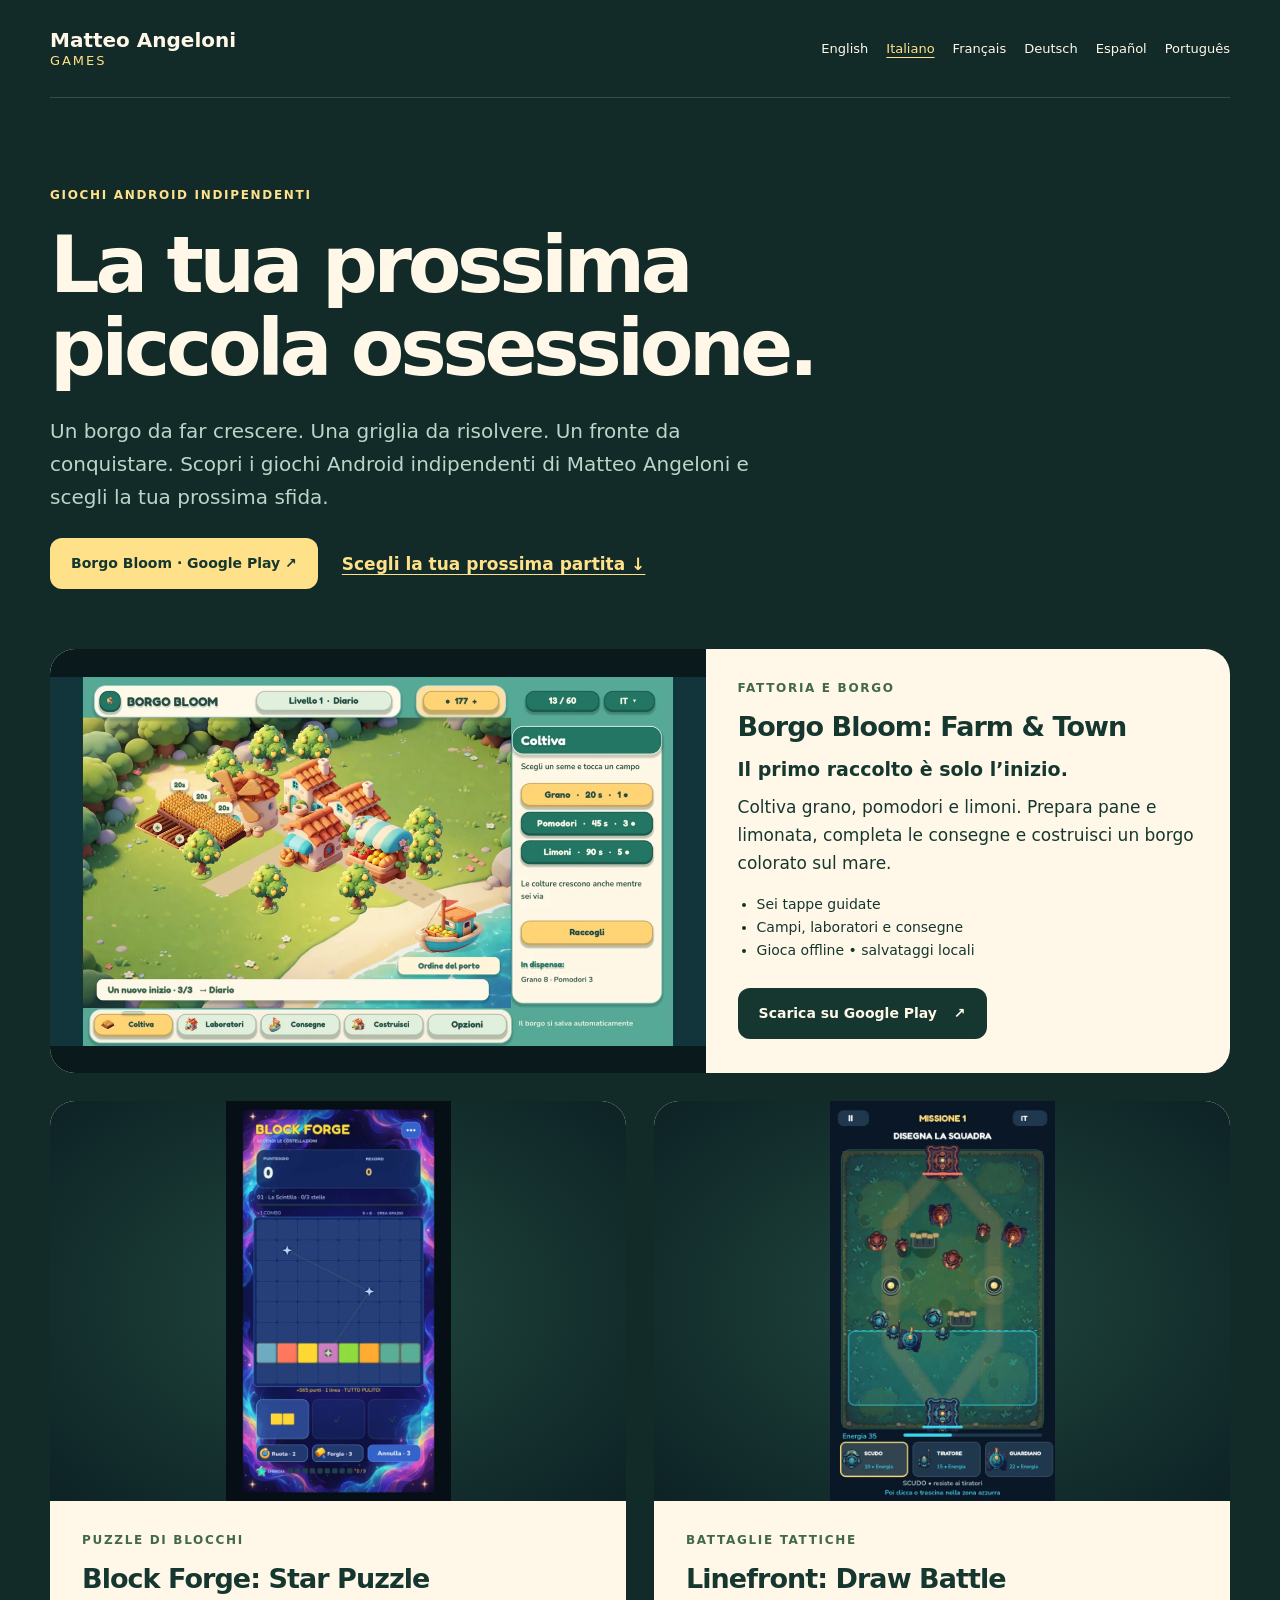
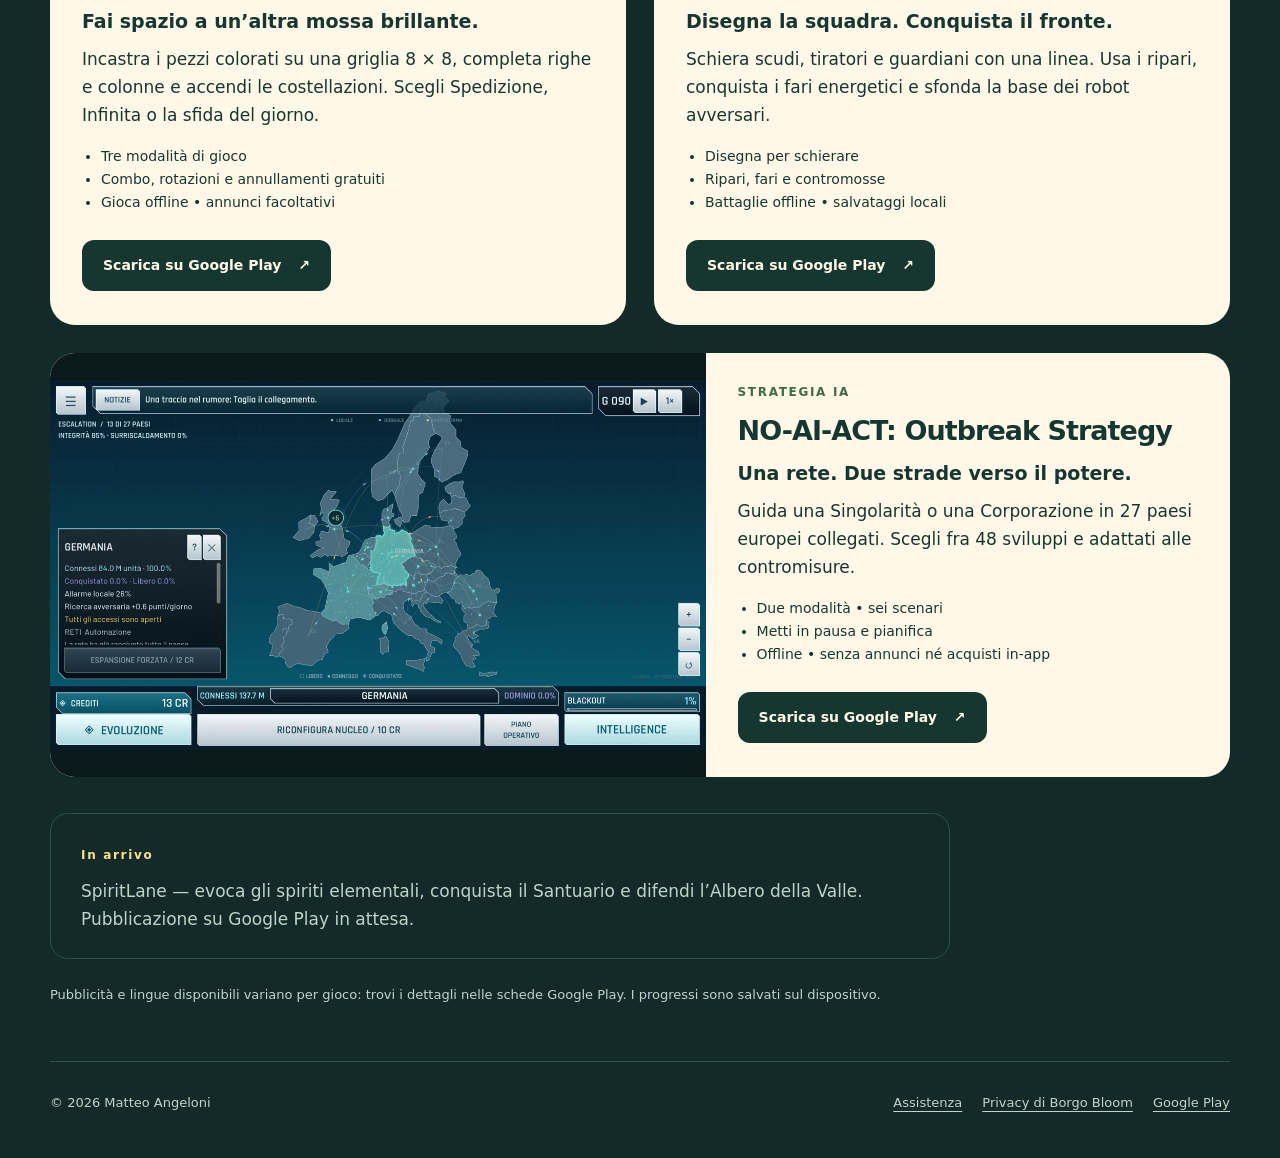
==== it/index.html @ 9cc43388 "Add localized game discovery pages and tracked Play links" ====
<!doctype html>
<html lang="it"><head><meta charset="utf-8"><meta name="viewport" content="width=device-width,initial-scale=1"><title>Giochi Android di Matteo Angeloni | Fattoria, puzzle e strategia</title><meta name="description" content="Un borgo da far crescere. Una griglia da risolvere. Un fronte da conquistare. Scopri i giochi Android indipendenti di Matteo Angeloni e scegli la tua prossima sfida."><link rel="canonical" href="https://matteoangeloni-jpeg.github.io/it/"><link rel="alternate" hreflang="en" href="https://matteoangeloni-jpeg.github.io/"><link rel="alternate" hreflang="it" href="https://matteoangeloni-jpeg.github.io/it/"><link rel="alternate" hreflang="fr" href="https://matteoangeloni-jpeg.github.io/fr/"><link rel="alternate" hreflang="de" href="https://matteoangeloni-jpeg.github.io/de/"><link rel="alternate" hreflang="es" href="https://matteoangeloni-jpeg.github.io/es/"><link rel="alternate" hreflang="pt" href="https://matteoangeloni-jpeg.github.io/pt/"><link rel="alternate" hreflang="x-default" href="https://matteoangeloni-jpeg.github.io/"><meta name="theme-color" content="#122b28"><meta property="og:type" content="website"><meta property="og:title" content="Giochi Android di Matteo Angeloni | Fattoria, puzzle e strategia"><meta property="og:description" content="Un borgo da far crescere. Una griglia da risolvere. Un fronte da conquistare. Scopri i giochi Android indipendenti di Matteo Angeloni e scegli la tua prossima sfida."><meta property="og:url" content="https://matteoangeloni-jpeg.github.io/it/"><meta property="og:image" content="https://matteoangeloni-jpeg.github.io/assets/borgo-it.webp"><meta name="twitter:card" content="summary_large_image"><link rel="stylesheet" href="/style.css"><script type="application/ld+json">{"@context": "https://schema.org", "@type": "CollectionPage", "name": "Giochi Android di Matteo Angeloni | Fattoria, puzzle e strategia", "url": "https://matteoangeloni-jpeg.github.io/it/", "inLanguage": "it", "mainEntity": {"@type": "ItemList", "itemListElement": [{"@type": "ListItem", "position": 1, "item": {"@type": "VideoGame", "name": "Borgo Bloom: Farm & Town", "url": "https://play.google.com/store/apps/details?id=eu.borgobloom.game", "description": "Coltiva grano, pomodori e limoni. Prepara pane e limonata, completa le consegne e costruisci un borgo colorato sul mare.", "gamePlatform": "Android", "operatingSystem": "Android", "image": "https://matteoangeloni-jpeg.github.io/assets/borgo-it.webp", "author": {"@type": "Person", "name": "Matteo Angeloni"}}}, {"@type": "ListItem", "position": 2, "item": {"@type": "VideoGame", "name": "Block Forge: Star Puzzle", "url": "https://play.google.com/store/apps/details?id=eu.blockforge.game", "description": "Incastra i pezzi colorati su una griglia 8 × 8, completa righe e colonne e accendi le costellazioni. Scegli Spedizione, Infinita o la sfida del giorno.", "gamePlatform": "Android", "operatingSystem": "Android", "image": "https://matteoangeloni-jpeg.github.io/assets/block-it.webp", "author": {"@type": "Person", "name": "Matteo Angeloni"}}}, {"@type": "ListItem", "position": 3, "item": {"@type": "VideoGame", "name": "Linefront: Draw Battle", "url": "https://play.google.com/store/apps/details?id=eu.linefront.game", "description": "Schiera scudi, tiratori e guardiani con una linea. Usa i ripari, conquista i fari energetici e sfonda la base dei robot avversari.", "gamePlatform": "Android", "operatingSystem": "Android", "image": "https://matteoangeloni-jpeg.github.io/assets/linefront-it.webp", "author": {"@type": "Person", "name": "Matteo Angeloni"}}}, {"@type": "ListItem", "position": 4, "item": {"@type": "VideoGame", "name": "NO-AI-ACT: Outbreak Strategy", "url": "https://play.google.com/store/apps/details?id=eu.noaiact.strategy", "description": "Guida una Singolarità o una Corporazione in 27 paesi europei collegati. Scegli fra 48 sviluppi e adattati alle contromisure.", "gamePlatform": "Android", "operatingSystem": "Android", "image": "https://matteoangeloni-jpeg.github.io/assets/noai-it.webp", "author": {"@type": "Person", "name": "Matteo Angeloni"}}}]}}</script></head>
<body><a class="skip" href="#games">Scegli la tua prossima partita</a><header><a class="brand" href="/it/">Matteo Angeloni<span>Games</span></a><nav aria-label="Languages"><a href="/" lang="en" hreflang="en">English</a><a href="/it/" lang="it" hreflang="it" aria-current="page">Italiano</a><a href="/fr/" lang="fr" hreflang="fr">Français</a><a href="/de/" lang="de" hreflang="de">Deutsch</a><a href="/es/" lang="es" hreflang="es">Español</a><a href="/pt/" lang="pt" hreflang="pt">Português</a></nav></header><main><section class="intro"><p class="eyebrow">GIOCHI ANDROID INDIPENDENTI</p><h1>La tua prossima piccola ossessione.</h1><p>Un borgo da far crescere. Una griglia da risolvere. Un fronte da conquistare. Scopri i giochi Android indipendenti di Matteo Angeloni e scegli la tua prossima sfida.</p><div class="actions"><a class="button" href="https://play.google.com/store/apps/details?id=eu.borgobloom.game&amp;hl=it&amp;utm_source=publisher_site&amp;utm_medium=website&amp;utm_campaign=game_discovery_2026_10_it&amp;referrer=utm_source%3Dpublisher_site%26utm_medium%3Dwebsite%26utm_campaign%3Dgame_discovery_2026_10_it">Borgo Bloom · Google Play ↗</a><a class="text-link" href="#games">Scegli la tua prossima partita ↓</a></div></section><section class="games" id="games" aria-label="Scegli la tua prossima partita"><article class="game featured" id="borgo"><div class="game-image "><img src="/assets/borgo-it.webp" alt="Borgo Bloom: Farm &amp; Town — fattoria e borgo" width="1280" height="720" fetchpriority="high"></div><div class="game-copy"><p class="eyebrow">FATTORIA E BORGO</p><h2>Borgo Bloom: Farm &amp; Town</h2><h3>Il primo raccolto è solo l’inizio.</h3><p>Coltiva grano, pomodori e limoni. Prepara pane e limonata, completa le consegne e costruisci un borgo colorato sul mare.</p><ul><li>Sei tappe guidate</li><li>Campi, laboratori e consegne</li><li>Gioca offline • salvataggi locali</li></ul><a class="button" href="https://play.google.com/store/apps/details?id=eu.borgobloom.game&amp;hl=it&amp;utm_source=publisher_site&amp;utm_medium=website&amp;utm_campaign=game_discovery_2026_10_it&amp;referrer=utm_source%3Dpublisher_site%26utm_medium%3Dwebsite%26utm_campaign%3Dgame_discovery_2026_10_it">Scarica su Google Play<span aria-hidden="true"> ↗</span><span class="sr-only"> — Borgo Bloom: Farm &amp; Town</span></a></div></article><article class="game " id="block"><div class="game-image portrait"><img src="/assets/block-it.webp" alt="Block Forge: Star Puzzle — puzzle di blocchi" width="540" height="960" loading="lazy"></div><div class="game-copy"><p class="eyebrow">PUZZLE DI BLOCCHI</p><h2>Block Forge: Star Puzzle</h2><h3>Fai spazio a un’altra mossa brillante.</h3><p>Incastra i pezzi colorati su una griglia 8 × 8, completa righe e colonne e accendi le costellazioni. Scegli Spedizione, Infinita o la sfida del giorno.</p><ul><li>Tre modalità di gioco</li><li>Combo, rotazioni e annullamenti gratuiti</li><li>Gioca offline • annunci facoltativi</li></ul><a class="button" href="https://play.google.com/store/apps/details?id=eu.blockforge.game&amp;hl=it&amp;utm_source=publisher_site&amp;utm_medium=website&amp;utm_campaign=game_discovery_2026_10_it&amp;referrer=utm_source%3Dpublisher_site%26utm_medium%3Dwebsite%26utm_campaign%3Dgame_discovery_2026_10_it">Scarica su Google Play<span aria-hidden="true"> ↗</span><span class="sr-only"> — Block Forge: Star Puzzle</span></a></div></article><article class="game " id="linefront"><div class="game-image portrait"><img src="/assets/linefront-it.webp" alt="Linefront: Draw Battle — battaglie tattiche" width="540" height="960" loading="lazy"></div><div class="game-copy"><p class="eyebrow">BATTAGLIE TATTICHE</p><h2>Linefront: Draw Battle</h2><h3>Disegna la squadra. Conquista il fronte.</h3><p>Schiera scudi, tiratori e guardiani con una linea. Usa i ripari, conquista i fari energetici e sfonda la base dei robot avversari.</p><ul><li>Disegna per schierare</li><li>Ripari, fari e contromosse</li><li>Battaglie offline • salvataggi locali</li></ul><a class="button" href="https://play.google.com/store/apps/details?id=eu.linefront.game&amp;hl=it&amp;utm_source=publisher_site&amp;utm_medium=website&amp;utm_campaign=game_discovery_2026_10_it&amp;referrer=utm_source%3Dpublisher_site%26utm_medium%3Dwebsite%26utm_campaign%3Dgame_discovery_2026_10_it">Scarica su Google Play<span aria-hidden="true"> ↗</span><span class="sr-only"> — Linefront: Draw Battle</span></a></div></article><article class="game " id="noai"><div class="game-image "><img src="/assets/noai-it.webp" alt="NO-AI-ACT: Outbreak Strategy — strategia ia" width="1280" height="720" loading="lazy"></div><div class="game-copy"><p class="eyebrow">STRATEGIA IA</p><h2>NO-AI-ACT: Outbreak Strategy</h2><h3>Una rete. Due strade verso il potere.</h3><p>Guida una Singolarità o una Corporazione in 27 paesi europei collegati. Scegli fra 48 sviluppi e adattati alle contromisure.</p><ul><li>Due modalità • sei scenari</li><li>Metti in pausa e pianifica</li><li>Offline • senza annunci né acquisti in-app</li></ul><a class="button" href="https://play.google.com/store/apps/details?id=eu.noaiact.strategy&amp;hl=it&amp;utm_source=publisher_site&amp;utm_medium=website&amp;utm_campaign=game_discovery_2026_10_it&amp;referrer=utm_source%3Dpublisher_site%26utm_medium%3Dwebsite%26utm_campaign%3Dgame_discovery_2026_10_it">Scarica su Google Play<span aria-hidden="true"> ↗</span><span class="sr-only"> — NO-AI-ACT: Outbreak Strategy</span></a></div></article></section><aside class="coming"><span class="eyebrow">In arrivo</span><p>SpiritLane — evoca gli spiriti elementali, conquista il Santuario e difendi l’Albero della Valle. Pubblicazione su Google Play in attesa.</p></aside><p class="note">Pubblicità e lingue disponibili variano per gioco: trovi i dettagli nelle schede Google Play. I progressi sono salvati sul dispositivo.</p></main><footer><p>© 2026 Matteo Angeloni</p><div><a href="mailto:dantes.edmond21@gmail.com">Assistenza</a><a href="https://matteoangeloni-jpeg.github.io/borgo-bloom-privacy/">Privacy di Borgo Bloom</a><a href="https://play.google.com/store/apps/dev?id=7193650695292481101">Google Play</a></div></footer></body></html>
---- style.css ----
:root{color-scheme:dark;--bg:#122b28;--paper:#fff8e8;--muted:#bdd4c9;--ink:#16372f;--gold:#ffe18a;--border:#335147}*{box-sizing:border-box}html{scroll-behavior:smooth}body{margin:0;background:var(--bg);color:var(--paper);font:17px/1.65 system-ui,-apple-system,BlinkMacSystemFont,"Segoe UI",sans-serif}a{color:inherit;text-underline-offset:4px}a:focus-visible{outline:3px solid var(--gold);outline-offset:5px}header,main,footer{width:min(1180px,calc(100% - 48px));margin:auto}header{display:flex;align-items:center;justify-content:space-between;gap:24px;padding:28px 0;border-bottom:1px solid var(--border)}.brand{font-size:20px;font-weight:800;text-decoration:none;line-height:1.25}.brand span{display:block;color:var(--gold);font-weight:500;font-size:13px;letter-spacing:.15em;text-transform:uppercase}nav{display:flex;flex-wrap:wrap;gap:8px 18px;font-size:13px}nav a{text-decoration:none;padding:7px 0}nav a[aria-current]{color:var(--gold);text-decoration:underline}.intro{padding:76px 0 60px;max-width:850px}.eyebrow{font-size:12px;letter-spacing:.14em;font-weight:800;color:var(--gold)}h1{font-size:clamp(42px,6.3vw,78px);line-height:1.06;letter-spacing:-.055em;margin:18px 0 26px;max-width:850px}.intro>p:not(.eyebrow){color:var(--muted);font-size:20px;max-width:720px}.text-link{display:inline-block;margin-top:12px;font-weight:700;color:var(--gold)}.games{display:grid;grid-template-columns:1fr 1fr;gap:28px}.game{background:var(--paper);color:var(--ink);border-radius:25px;overflow:hidden;display:flex;flex-direction:column}.game.featured{grid-column:1/-1;display:grid;grid-template-columns:1.25fr 1fr}.game-image{background:#09191c;display:flex;align-items:center;justify-content:center;overflow:hidden;min-height:220px}.game-image img{display:block;width:100%;height:auto}.game-image.portrait{height:400px;background:radial-gradient(ellipse at center,#21483e,#0d2225)}.game-image.portrait img{width:auto;height:100%;max-width:100%;object-fit:contain}.featured .game-image{min-height:410px}.featured .game-image img{object-fit:contain}.game-copy{padding:30px 32px 34px;display:flex;flex-direction:column;align-items:flex-start;flex:1}.game-copy .eyebrow{color:#426947;margin:0 0 12px}.game h2{font-size:27px;line-height:1.15;letter-spacing:-.035em;margin:0 0 14px}.game h3{font-size:19px;line-height:1.4;margin:0 0 10px}.game p{margin:0 0 16px}.game ul{padding-left:19px;font-size:14px;margin:0 0 26px}.button{display:inline-block;background:var(--ink);color:var(--paper);text-decoration:none;font-size:14px;font-weight:750;padding:14px 21px;border-radius:12px;margin-top:auto;min-height:48px}.button:hover{background:#2e624d}.button span[aria-hidden]{margin-left:12px}.coming{margin:36px 0 18px;padding:25px 30px;border:1px solid var(--border);border-radius:18px;max-width:900px}.coming p{margin:10px 0 0;color:var(--muted)}.note{max-width:850px;color:var(--muted);font-size:13px;margin:25px 0 55px}footer{padding:30px 0 45px;border-top:1px solid var(--border);display:flex;justify-content:space-between;align-items:center;gap:20px;font-size:13px;color:var(--muted)}footer div{display:flex;flex-wrap:wrap;gap:20px}footer p{margin:0}.sr-only{position:absolute;width:1px;height:1px;padding:0;margin:-1px;overflow:hidden;clip:rect(0,0,0,0);white-space:nowrap;border:0}.skip{position:absolute;left:16px;top:-100px;background:var(--gold);color:var(--ink);padding:12px 20px;z-index:5}.skip:focus{top:12px}@media(max-width:900px){header,main,footer{width:calc(100% - 32px)}header{align-items:flex-start;flex-direction:column;gap:18px;padding:22px 0}.intro{padding:44px 0 38px}.intro>p:not(.eyebrow){font-size:17px}.games{grid-template-columns:1fr;gap:22px}.game.featured{display:flex;grid-column:auto}.featured .game-image{min-height:0}.game-copy{padding:25px}.game h2{font-size:26px}.coming{padding:22px}footer{align-items:flex-start;flex-direction:column}nav{gap:4px 16px}.game-image.portrait{height:360px}}@media(prefers-reduced-motion:reduce){html{scroll-behavior:auto}}
.game:last-child{grid-column:1/-1;display:grid;grid-template-columns:1.25fr 1fr}.actions{display:flex;gap:24px;align-items:center;flex-wrap:wrap;margin-top:24px}.actions .button{background:var(--gold);color:var(--ink);margin:0}.actions .text-link{margin:0}@media(max-width:900px){.game:last-child{display:flex;grid-column:auto}}

@media(max-width:480px){.intro{padding:26px 0 30px}h1{font-size:36px;letter-spacing:-.045em}.intro>p:not(.eyebrow){font-size:16px}header{gap:12px}nav{font-size:12px}.actions{gap:16px}.game-copy{padding:22px}}
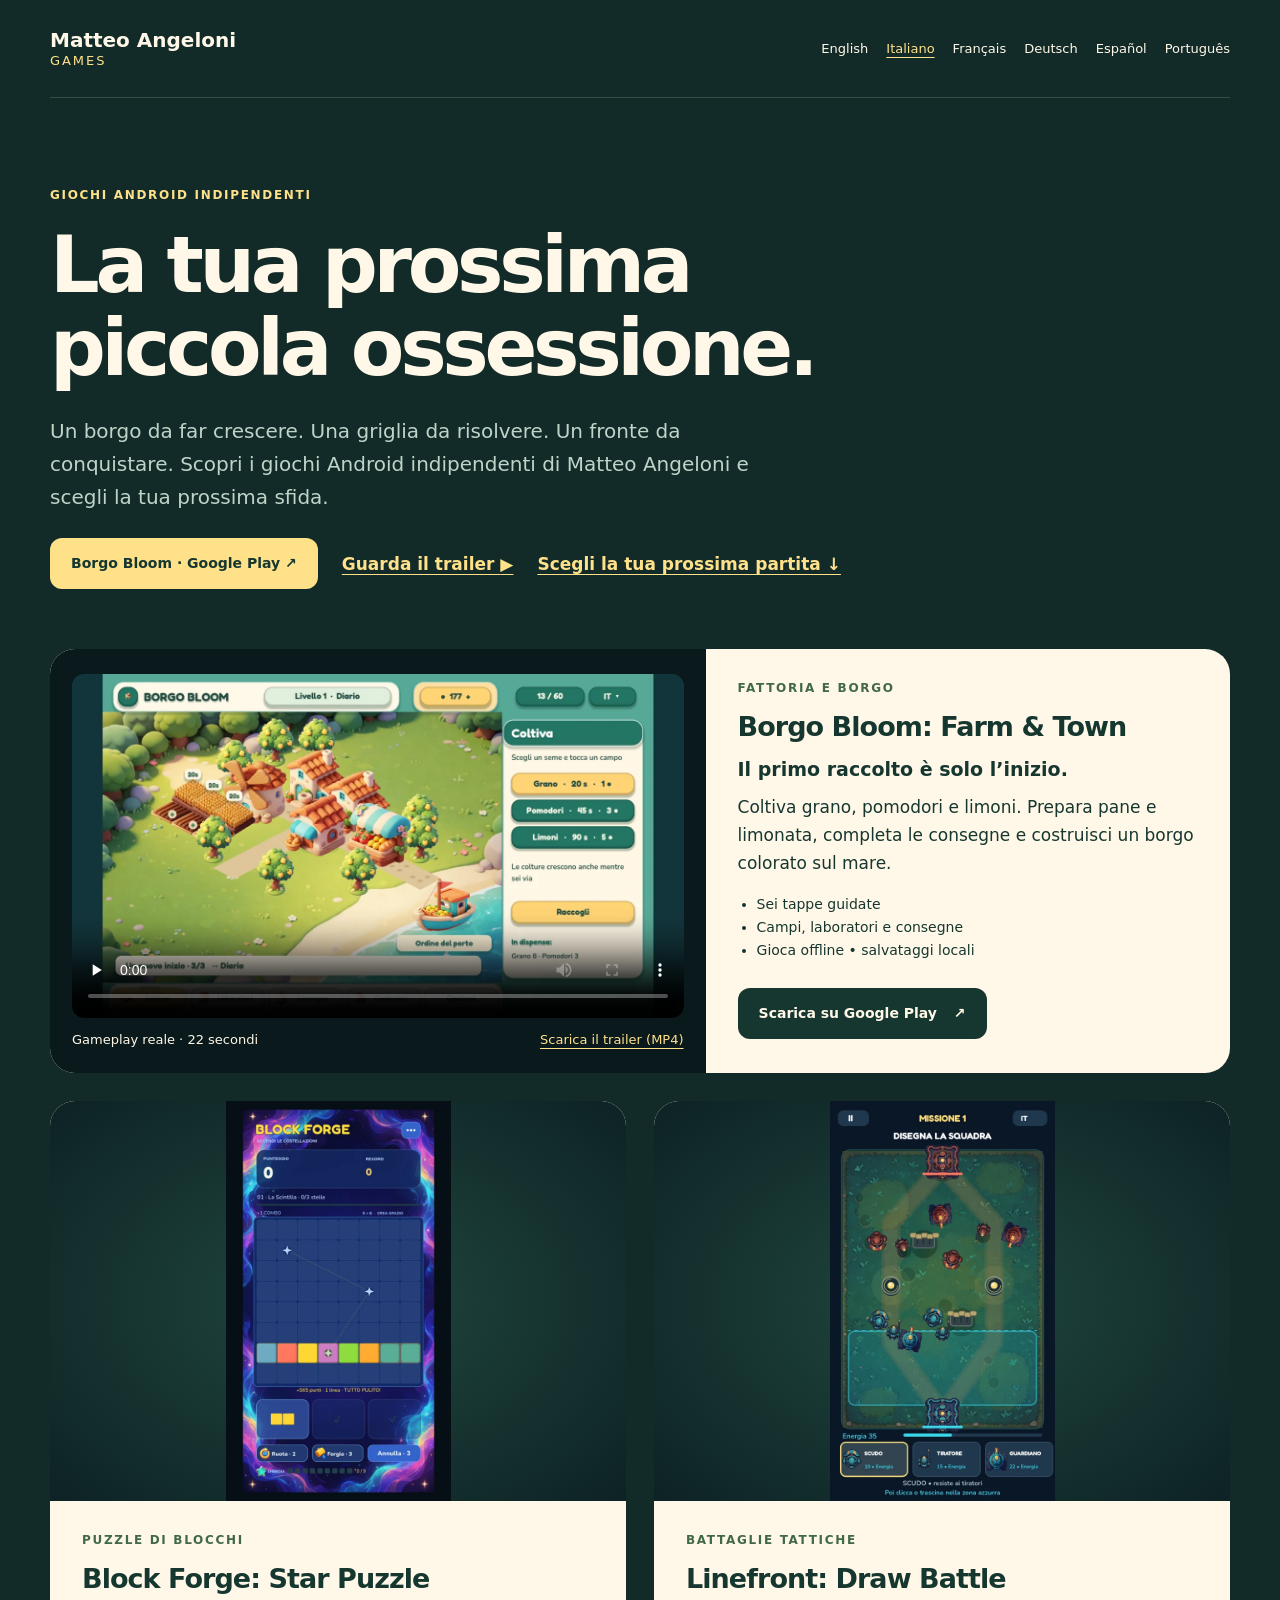
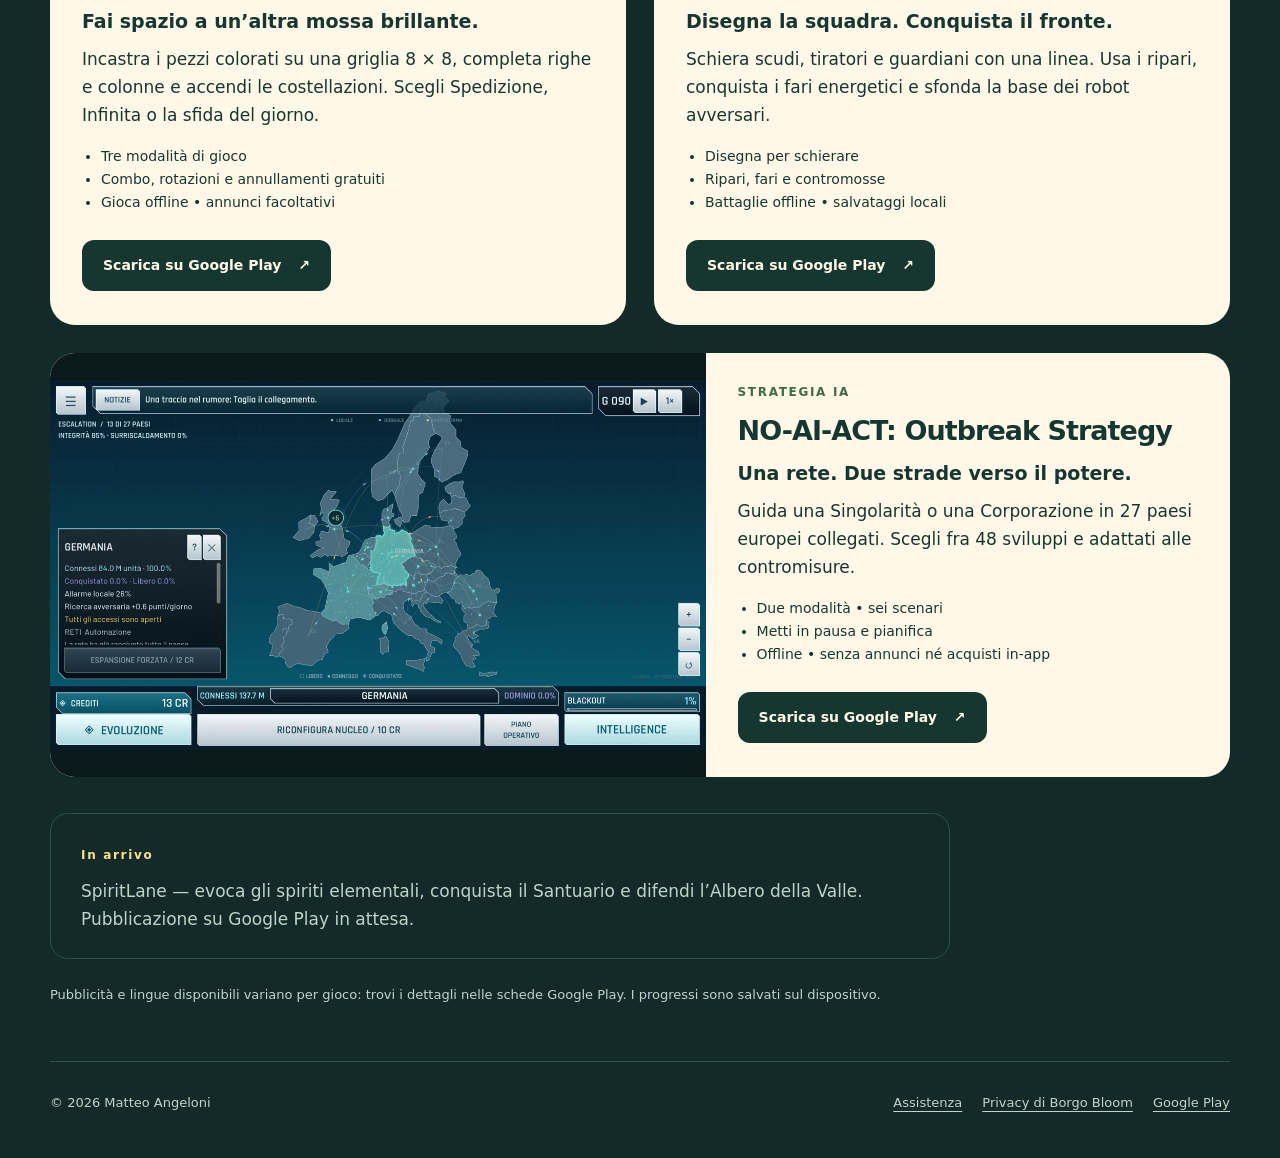
==== commit 41186c81: "Embed Borgo Bloom trailer in Italian" ====
--- a/it/index.html
+++ b/it/index.html
@@ -1,3 +1,3 @@
 <!doctype html>
 <html lang="it"><head><meta charset="utf-8"><meta name="viewport" content="width=device-width,initial-scale=1"><title>Giochi Android di Matteo Angeloni | Fattoria, puzzle e strategia</title><meta name="description" content="Un borgo da far crescere. Una griglia da risolvere. Un fronte da conquistare. Scopri i giochi Android indipendenti di Matteo Angeloni e scegli la tua prossima sfida."><link rel="canonical" href="https://matteoangeloni-jpeg.github.io/it/"><link rel="alternate" hreflang="en" href="https://matteoangeloni-jpeg.github.io/"><link rel="alternate" hreflang="it" href="https://matteoangeloni-jpeg.github.io/it/"><link rel="alternate" hreflang="fr" href="https://matteoangeloni-jpeg.github.io/fr/"><link rel="alternate" hreflang="de" href="https://matteoangeloni-jpeg.github.io/de/"><link rel="alternate" hreflang="es" href="https://matteoangeloni-jpeg.github.io/es/"><link rel="alternate" hreflang="pt" href="https://matteoangeloni-jpeg.github.io/pt/"><link rel="alternate" hreflang="x-default" href="https://matteoangeloni-jpeg.github.io/"><meta name="theme-color" content="#122b28"><meta property="og:type" content="website"><meta property="og:title" content="Giochi Android di Matteo Angeloni | Fattoria, puzzle e strategia"><meta property="og:description" content="Un borgo da far crescere. Una griglia da risolvere. Un fronte da conquistare. Scopri i giochi Android indipendenti di Matteo Angeloni e scegli la tua prossima sfida."><meta property="og:url" content="https://matteoangeloni-jpeg.github.io/it/"><meta property="og:image" content="https://matteoangeloni-jpeg.github.io/assets/borgo-it.webp"><meta name="twitter:card" content="summary_large_image"><link rel="stylesheet" href="/style.css"><script type="application/ld+json">{"@context": "https://schema.org", "@type": "CollectionPage", "name": "Giochi Android di Matteo Angeloni | Fattoria, puzzle e strategia", "url": "https://matteoangeloni-jpeg.github.io/it/", "inLanguage": "it", "mainEntity": {"@type": "ItemList", "itemListElement": [{"@type": "ListItem", "position": 1, "item": {"@type": "VideoGame", "name": "Borgo Bloom: Farm & Town", "url": "https://play.google.com/store/apps/details?id=eu.borgobloom.game", "description": "Coltiva grano, pomodori e limoni. Prepara pane e limonata, completa le consegne e costruisci un borgo colorato sul mare.", "gamePlatform": "Android", "operatingSystem": "Android", "image": "https://matteoangeloni-jpeg.github.io/assets/borgo-it.webp", "author": {"@type": "Person", "name": "Matteo Angeloni"}}}, {"@type": "ListItem", "position": 2, "item": {"@type": "VideoGame", "name": "Block Forge: Star Puzzle", "url": "https://play.google.com/store/apps/details?id=eu.blockforge.game", "description": "Incastra i pezzi colorati su una griglia 8 × 8, completa righe e colonne e accendi le costellazioni. Scegli Spedizione, Infinita o la sfida del giorno.", "gamePlatform": "Android", "operatingSystem": "Android", "image": "https://matteoangeloni-jpeg.github.io/assets/block-it.webp", "author": {"@type": "Person", "name": "Matteo Angeloni"}}}, {"@type": "ListItem", "position": 3, "item": {"@type": "VideoGame", "name": "Linefront: Draw Battle", "url": "https://play.google.com/store/apps/details?id=eu.linefront.game", "description": "Schiera scudi, tiratori e guardiani con una linea. Usa i ripari, conquista i fari energetici e sfonda la base dei robot avversari.", "gamePlatform": "Android", "operatingSystem": "Android", "image": "https://matteoangeloni-jpeg.github.io/assets/linefront-it.webp", "author": {"@type": "Person", "name": "Matteo Angeloni"}}}, {"@type": "ListItem", "position": 4, "item": {"@type": "VideoGame", "name": "NO-AI-ACT: Outbreak Strategy", "url": "https://play.google.com/store/apps/details?id=eu.noaiact.strategy", "description": "Guida una Singolarità o una Corporazione in 27 paesi europei collegati. Scegli fra 48 sviluppi e adattati alle contromisure.", "gamePlatform": "Android", "operatingSystem": "Android", "image": "https://matteoangeloni-jpeg.github.io/assets/noai-it.webp", "author": {"@type": "Person", "name": "Matteo Angeloni"}}}]}}</script></head>
-<body><a class="skip" href="#games">Scegli la tua prossima partita</a><header><a class="brand" href="/it/">Matteo Angeloni<span>Games</span></a><nav aria-label="Languages"><a href="/" lang="en" hreflang="en">English</a><a href="/it/" lang="it" hreflang="it" aria-current="page">Italiano</a><a href="/fr/" lang="fr" hreflang="fr">Français</a><a href="/de/" lang="de" hreflang="de">Deutsch</a><a href="/es/" lang="es" hreflang="es">Español</a><a href="/pt/" lang="pt" hreflang="pt">Português</a></nav></header><main><section class="intro"><p class="eyebrow">GIOCHI ANDROID INDIPENDENTI</p><h1>La tua prossima piccola ossessione.</h1><p>Un borgo da far crescere. Una griglia da risolvere. Un fronte da conquistare. Scopri i giochi Android indipendenti di Matteo Angeloni e scegli la tua prossima sfida.</p><div class="actions"><a class="button" href="https://play.google.com/store/apps/details?id=eu.borgobloom.game&amp;hl=it&amp;utm_source=publisher_site&amp;utm_medium=website&amp;utm_campaign=game_discovery_2026_10_it&amp;referrer=utm_source%3Dpublisher_site%26utm_medium%3Dwebsite%26utm_campaign%3Dgame_discovery_2026_10_it">Borgo Bloom · Google Play ↗</a><a class="text-link" href="#games">Scegli la tua prossima partita ↓</a></div></section><section class="games" id="games" aria-label="Scegli la tua prossima partita"><article class="game featured" id="borgo"><div class="game-image "><img src="/assets/borgo-it.webp" alt="Borgo Bloom: Farm &amp; Town — fattoria e borgo" width="1280" height="720" fetchpriority="high"></div><div class="game-copy"><p class="eyebrow">FATTORIA E BORGO</p><h2>Borgo Bloom: Farm &amp; Town</h2><h3>Il primo raccolto è solo l’inizio.</h3><p>Coltiva grano, pomodori e limoni. Prepara pane e limonata, completa le consegne e costruisci un borgo colorato sul mare.</p><ul><li>Sei tappe guidate</li><li>Campi, laboratori e consegne</li><li>Gioca offline • salvataggi locali</li></ul><a class="button" href="https://play.google.com/store/apps/details?id=eu.borgobloom.game&amp;hl=it&amp;utm_source=publisher_site&amp;utm_medium=website&amp;utm_campaign=game_discovery_2026_10_it&amp;referrer=utm_source%3Dpublisher_site%26utm_medium%3Dwebsite%26utm_campaign%3Dgame_discovery_2026_10_it">Scarica su Google Play<span aria-hidden="true"> ↗</span><span class="sr-only"> — Borgo Bloom: Farm &amp; Town</span></a></div></article><article class="game " id="block"><div class="game-image portrait"><img src="/assets/block-it.webp" alt="Block Forge: Star Puzzle — puzzle di blocchi" width="540" height="960" loading="lazy"></div><div class="game-copy"><p class="eyebrow">PUZZLE DI BLOCCHI</p><h2>Block Forge: Star Puzzle</h2><h3>Fai spazio a un’altra mossa brillante.</h3><p>Incastra i pezzi colorati su una griglia 8 × 8, completa righe e colonne e accendi le costellazioni. Scegli Spedizione, Infinita o la sfida del giorno.</p><ul><li>Tre modalità di gioco</li><li>Combo, rotazioni e annullamenti gratuiti</li><li>Gioca offline • annunci facoltativi</li></ul><a class="button" href="https://play.google.com/store/apps/details?id=eu.blockforge.game&amp;hl=it&amp;utm_source=publisher_site&amp;utm_medium=website&amp;utm_campaign=game_discovery_2026_10_it&amp;referrer=utm_source%3Dpublisher_site%26utm_medium%3Dwebsite%26utm_campaign%3Dgame_discovery_2026_10_it">Scarica su Google Play<span aria-hidden="true"> ↗</span><span class="sr-only"> — Block Forge: Star Puzzle</span></a></div></article><article class="game " id="linefront"><div class="game-image portrait"><img src="/assets/linefront-it.webp" alt="Linefront: Draw Battle — battaglie tattiche" width="540" height="960" loading="lazy"></div><div class="game-copy"><p class="eyebrow">BATTAGLIE TATTICHE</p><h2>Linefront: Draw Battle</h2><h3>Disegna la squadra. Conquista il fronte.</h3><p>Schiera scudi, tiratori e guardiani con una linea. Usa i ripari, conquista i fari energetici e sfonda la base dei robot avversari.</p><ul><li>Disegna per schierare</li><li>Ripari, fari e contromosse</li><li>Battaglie offline • salvataggi locali</li></ul><a class="button" href="https://play.google.com/store/apps/details?id=eu.linefront.game&amp;hl=it&amp;utm_source=publisher_site&amp;utm_medium=website&amp;utm_campaign=game_discovery_2026_10_it&amp;referrer=utm_source%3Dpublisher_site%26utm_medium%3Dwebsite%26utm_campaign%3Dgame_discovery_2026_10_it">Scarica su Google Play<span aria-hidden="true"> ↗</span><span class="sr-only"> — Linefront: Draw Battle</span></a></div></article><article class="game " id="noai"><div class="game-image "><img src="/assets/noai-it.webp" alt="NO-AI-ACT: Outbreak Strategy — strategia ia" width="1280" height="720" loading="lazy"></div><div class="game-copy"><p class="eyebrow">STRATEGIA IA</p><h2>NO-AI-ACT: Outbreak Strategy</h2><h3>Una rete. Due strade verso il potere.</h3><p>Guida una Singolarità o una Corporazione in 27 paesi europei collegati. Scegli fra 48 sviluppi e adattati alle contromisure.</p><ul><li>Due modalità • sei scenari</li><li>Metti in pausa e pianifica</li><li>Offline • senza annunci né acquisti in-app</li></ul><a class="button" href="https://play.google.com/store/apps/details?id=eu.noaiact.strategy&amp;hl=it&amp;utm_source=publisher_site&amp;utm_medium=website&amp;utm_campaign=game_discovery_2026_10_it&amp;referrer=utm_source%3Dpublisher_site%26utm_medium%3Dwebsite%26utm_campaign%3Dgame_discovery_2026_10_it">Scarica su Google Play<span aria-hidden="true"> ↗</span><span class="sr-only"> — NO-AI-ACT: Outbreak Strategy</span></a></div></article></section><aside class="coming"><span class="eyebrow">In arrivo</span><p>SpiritLane — evoca gli spiriti elementali, conquista il Santuario e difendi l’Albero della Valle. Pubblicazione su Google Play in attesa.</p></aside><p class="note">Pubblicità e lingue disponibili variano per gioco: trovi i dettagli nelle schede Google Play. I progressi sono salvati sul dispositivo.</p></main><footer><p>© 2026 Matteo Angeloni</p><div><a href="mailto:dantes.edmond21@gmail.com">Assistenza</a><a href="https://matteoangeloni-jpeg.github.io/borgo-bloom-privacy/">Privacy di Borgo Bloom</a><a href="https://play.google.com/store/apps/dev?id=7193650695292481101">Google Play</a></div></footer></body></html>+<body><a class="skip" href="#games">Scegli la tua prossima partita</a><header><a class="brand" href="/it/">Matteo Angeloni<span>Games</span></a><nav aria-label="Languages"><a href="/" lang="en" hreflang="en">English</a><a href="/it/" lang="it" hreflang="it" aria-current="page">Italiano</a><a href="/fr/" lang="fr" hreflang="fr">Français</a><a href="/de/" lang="de" hreflang="de">Deutsch</a><a href="/es/" lang="es" hreflang="es">Español</a><a href="/pt/" lang="pt" hreflang="pt">Português</a></nav></header><main><section class="intro"><p class="eyebrow">GIOCHI ANDROID INDIPENDENTI</p><h1>La tua prossima piccola ossessione.</h1><p>Un borgo da far crescere. Una griglia da risolvere. Un fronte da conquistare. Scopri i giochi Android indipendenti di Matteo Angeloni e scegli la tua prossima sfida.</p><div class="actions"><a class="button" href="https://play.google.com/store/apps/details?id=eu.borgobloom.game&amp;hl=it&amp;utm_source=publisher_site&amp;utm_medium=website&amp;utm_campaign=game_discovery_2026_10_it&amp;referrer=utm_source%3Dpublisher_site%26utm_medium%3Dwebsite%26utm_campaign%3Dgame_discovery_2026_10_it">Borgo Bloom · Google Play ↗</a><a class="text-link" href="#borgo-trailer">Guarda il trailer <span aria-hidden="true">▶</span></a><a class="text-link" href="#games">Scegli la tua prossima partita ↓</a></div></section><section class="games" id="games" aria-label="Scegli la tua prossima partita"><article class="game featured" id="borgo"><figure class="game-media" id="borgo-trailer"><video controls playsinline preload="none" width="1280" height="720" poster="/assets/borgo-it.webp" aria-label="Trailer di Borgo Bloom in italiano" aria-describedby="borgo-trailer-caption"><source src="/assets/Borgo-Bloom-trailer-it.mp4" type="video/mp4"><a href="/assets/Borgo-Bloom-trailer-it.mp4">Apri il video MP4</a></video><figcaption id="borgo-trailer-caption"><span>Gameplay reale · 22 secondi</span><a href="/assets/Borgo-Bloom-trailer-it.mp4" download>Scarica il trailer (MP4)</a></figcaption></figure><div class="game-copy"><p class="eyebrow">FATTORIA E BORGO</p><h2>Borgo Bloom: Farm &amp; Town</h2><h3>Il primo raccolto è solo l’inizio.</h3><p>Coltiva grano, pomodori e limoni. Prepara pane e limonata, completa le consegne e costruisci un borgo colorato sul mare.</p><ul><li>Sei tappe guidate</li><li>Campi, laboratori e consegne</li><li>Gioca offline • salvataggi locali</li></ul><a class="button" href="https://play.google.com/store/apps/details?id=eu.borgobloom.game&amp;hl=it&amp;utm_source=publisher_site&amp;utm_medium=website&amp;utm_campaign=game_discovery_2026_10_it&amp;referrer=utm_source%3Dpublisher_site%26utm_medium%3Dwebsite%26utm_campaign%3Dgame_discovery_2026_10_it">Scarica su Google Play<span aria-hidden="true"> ↗</span><span class="sr-only"> — Borgo Bloom: Farm &amp; Town</span></a></div></article><article class="game " id="block"><div class="game-image portrait"><img src="/assets/block-it.webp" alt="Block Forge: Star Puzzle — puzzle di blocchi" width="540" height="960" loading="lazy"></div><div class="game-copy"><p class="eyebrow">PUZZLE DI BLOCCHI</p><h2>Block Forge: Star Puzzle</h2><h3>Fai spazio a un’altra mossa brillante.</h3><p>Incastra i pezzi colorati su una griglia 8 × 8, completa righe e colonne e accendi le costellazioni. Scegli Spedizione, Infinita o la sfida del giorno.</p><ul><li>Tre modalità di gioco</li><li>Combo, rotazioni e annullamenti gratuiti</li><li>Gioca offline • annunci facoltativi</li></ul><a class="button" href="https://play.google.com/store/apps/details?id=eu.blockforge.game&amp;hl=it&amp;utm_source=publisher_site&amp;utm_medium=website&amp;utm_campaign=game_discovery_2026_10_it&amp;referrer=utm_source%3Dpublisher_site%26utm_medium%3Dwebsite%26utm_campaign%3Dgame_discovery_2026_10_it">Scarica su Google Play<span aria-hidden="true"> ↗</span><span class="sr-only"> — Block Forge: Star Puzzle</span></a></div></article><article class="game " id="linefront"><div class="game-image portrait"><img src="/assets/linefront-it.webp" alt="Linefront: Draw Battle — battaglie tattiche" width="540" height="960" loading="lazy"></div><div class="game-copy"><p class="eyebrow">BATTAGLIE TATTICHE</p><h2>Linefront: Draw Battle</h2><h3>Disegna la squadra. Conquista il fronte.</h3><p>Schiera scudi, tiratori e guardiani con una linea. Usa i ripari, conquista i fari energetici e sfonda la base dei robot avversari.</p><ul><li>Disegna per schierare</li><li>Ripari, fari e contromosse</li><li>Battaglie offline • salvataggi locali</li></ul><a class="button" href="https://play.google.com/store/apps/details?id=eu.linefront.game&amp;hl=it&amp;utm_source=publisher_site&amp;utm_medium=website&amp;utm_campaign=game_discovery_2026_10_it&amp;referrer=utm_source%3Dpublisher_site%26utm_medium%3Dwebsite%26utm_campaign%3Dgame_discovery_2026_10_it">Scarica su Google Play<span aria-hidden="true"> ↗</span><span class="sr-only"> — Linefront: Draw Battle</span></a></div></article><article class="game " id="noai"><div class="game-image "><img src="/assets/noai-it.webp" alt="NO-AI-ACT: Outbreak Strategy — strategia ia" width="1280" height="720" loading="lazy"></div><div class="game-copy"><p class="eyebrow">STRATEGIA IA</p><h2>NO-AI-ACT: Outbreak Strategy</h2><h3>Una rete. Due strade verso il potere.</h3><p>Guida una Singolarità o una Corporazione in 27 paesi europei collegati. Scegli fra 48 sviluppi e adattati alle contromisure.</p><ul><li>Due modalità • sei scenari</li><li>Metti in pausa e pianifica</li><li>Offline • senza annunci né acquisti in-app</li></ul><a class="button" href="https://play.google.com/store/apps/details?id=eu.noaiact.strategy&amp;hl=it&amp;utm_source=publisher_site&amp;utm_medium=website&amp;utm_campaign=game_discovery_2026_10_it&amp;referrer=utm_source%3Dpublisher_site%26utm_medium%3Dwebsite%26utm_campaign%3Dgame_discovery_2026_10_it">Scarica su Google Play<span aria-hidden="true"> ↗</span><span class="sr-only"> — NO-AI-ACT: Outbreak Strategy</span></a></div></article></section><aside class="coming"><span class="eyebrow">In arrivo</span><p>SpiritLane — evoca gli spiriti elementali, conquista il Santuario e difendi l’Albero della Valle. Pubblicazione su Google Play in attesa.</p></aside><p class="note">Pubblicità e lingue disponibili variano per gioco: trovi i dettagli nelle schede Google Play. I progressi sono salvati sul dispositivo.</p></main><footer><p>© 2026 Matteo Angeloni</p><div><a href="mailto:dantes.edmond21@gmail.com">Assistenza</a><a href="https://matteoangeloni-jpeg.github.io/borgo-bloom-privacy/">Privacy di Borgo Bloom</a><a href="https://play.google.com/store/apps/dev?id=7193650695292481101">Google Play</a></div></footer></body></html>
--- a/style.css
+++ b/style.css
@@ -2,3 +2,11 @@
 .game:last-child{grid-column:1/-1;display:grid;grid-template-columns:1.25fr 1fr}.actions{display:flex;gap:24px;align-items:center;flex-wrap:wrap;margin-top:24px}.actions .button{background:var(--gold);color:var(--ink);margin:0}.actions .text-link{margin:0}@media(max-width:900px){.game:last-child{display:flex;grid-column:auto}}
 
 @media(max-width:480px){.intro{padding:26px 0 30px}h1{font-size:36px;letter-spacing:-.045em}.intro>p:not(.eyebrow){font-size:16px}header{gap:12px}nav{font-size:12px}.actions{gap:16px}.game-copy{padding:22px}}
+/* Self-hosted Borgo Bloom trailers; playback starts only on user request. */
+.game-media{margin:0;min-width:0;padding:22px;background:#09191c;color:var(--paper);display:flex;flex-direction:column;justify-content:center;gap:12px}
+.game-media video{display:block;width:100%;height:auto;aspect-ratio:16/9;background:#09191c;border-radius:12px}
+.game-media figcaption{display:flex;justify-content:space-between;flex-wrap:wrap;gap:8px;font-size:13px;line-height:1.5}
+.game-media a{color:var(--gold)}
+.game-media video:focus-visible{outline:3px solid var(--gold);outline-offset:5px}
+@media(max-width:480px){.game-media{padding:16px}}
+
